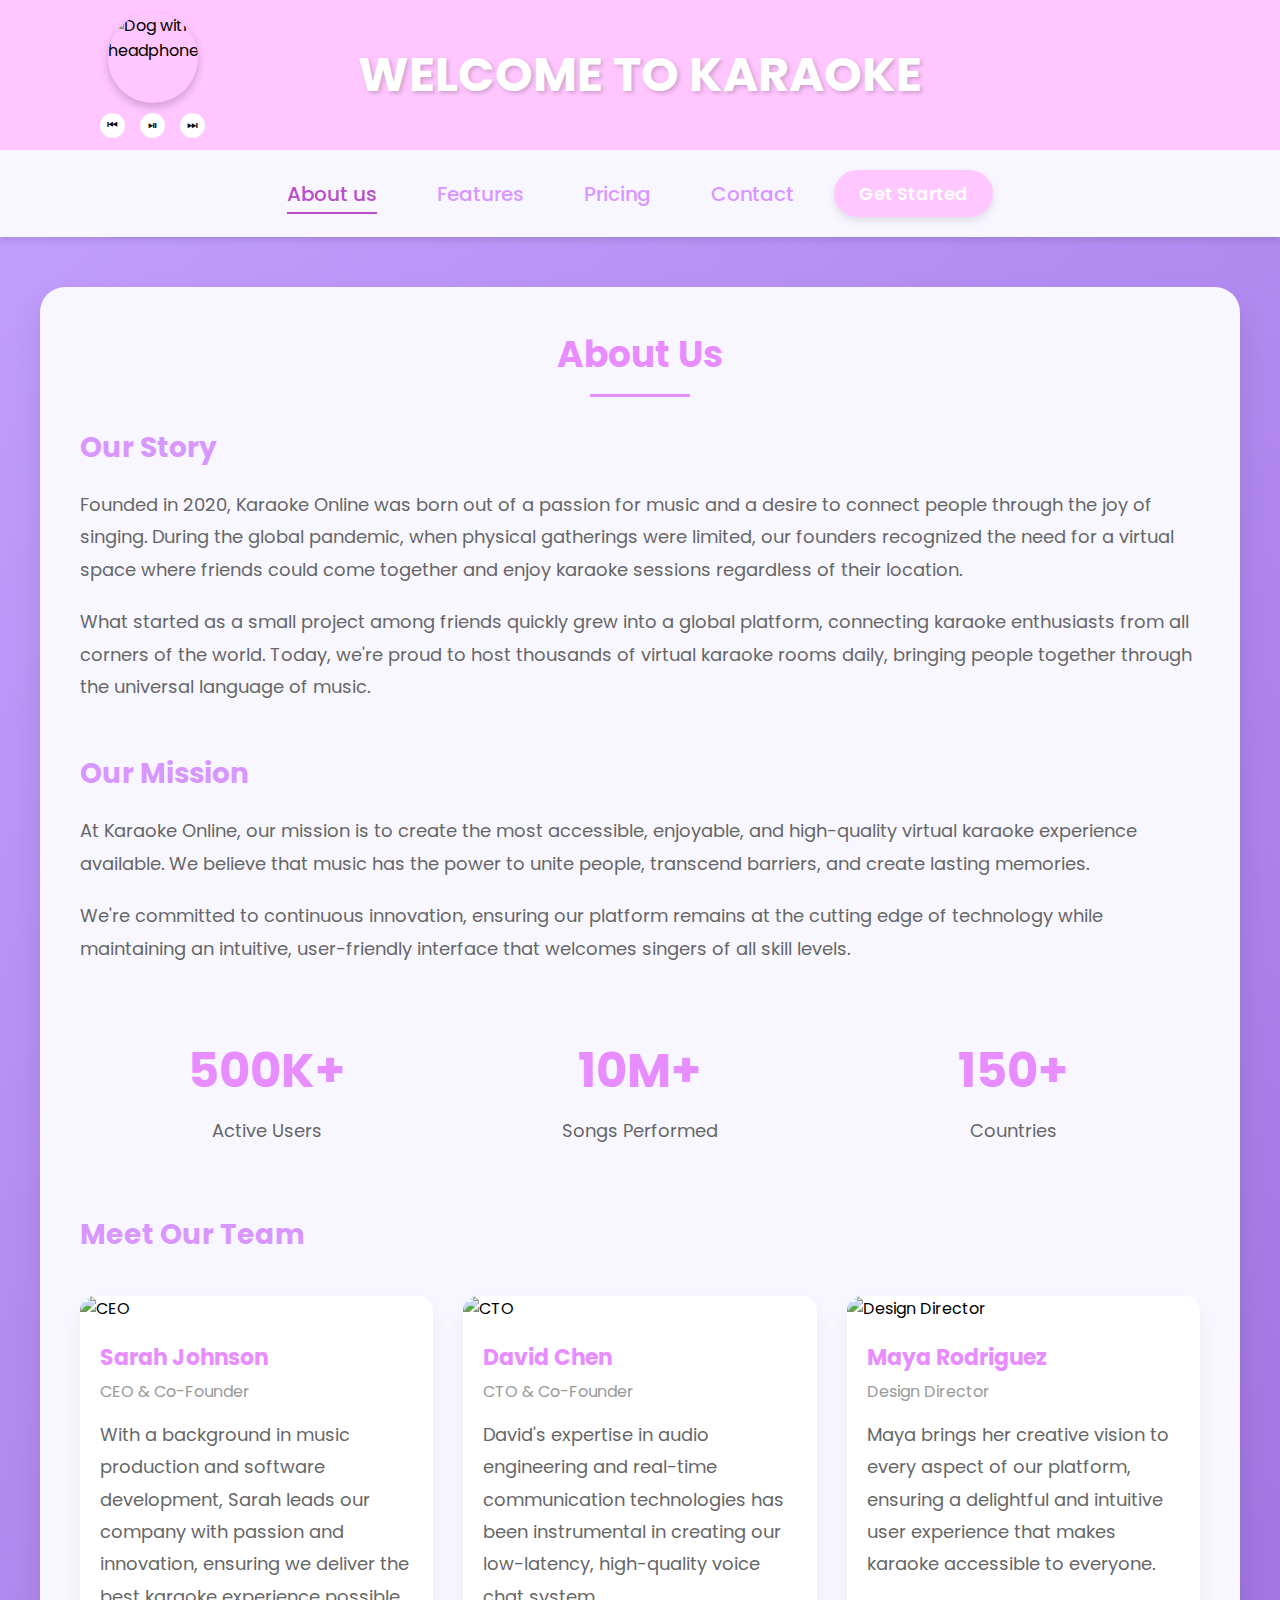
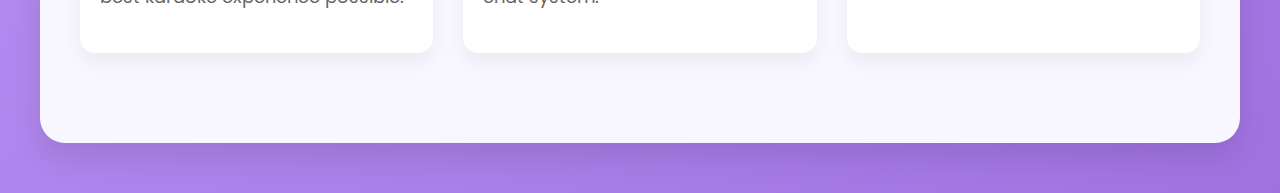
==== about-us.html @ a819aac0 "first commit" ====
<!DOCTYPE html>
<html lang="en">
<head>
    <meta charset="UTF-8">
    <meta name="viewport" content="width=device-width, initial-scale=1.0">
    <title>About Us - Karaoke Website</title>
    <link rel="stylesheet" href="https://fonts.googleapis.com/css2?family=Poppins:wght@400;500;600;700&display=swap">
    <style>
        * {
            margin: 0;
            padding: 0;
            box-sizing: border-box;
            font-family: 'Poppins', sans-serif;
        }

        body {
            background: linear-gradient(135deg, #c4a1ff 0%, #a072e0 100%);
            min-height: 100vh;
            overflow-x: hidden;
            max-width: 1920px;
            margin: 0 auto;
        }

        .header {
            background-color: #ffc6ff;
            padding: 30px;
            display: flex;
            align-items: center;
            justify-content: center;
            position: relative;
            height: 150px;
        }

        .logo-container {
            position: absolute;
            left: 100px;
            display: flex;
            flex-direction: column;
            align-items: center;
        }

        .logo {
            width: 90px;
            height: 90px;
            border-radius: 50%;
            object-fit: cover;
            box-shadow: 0 4px 8px rgba(0, 0, 0, 0.2);
        }

        .player-controls {
            display: flex;
            gap: 15px;
            margin-top: 10px;
        }

        .control-btn {
            width: 25px;
            height: 25px;
            background-color: #fff;
            border-radius: 50%;
            display: flex;
            align-items: center;
            justify-content: center;
            cursor: pointer;
            font-size: 12px;
            transition: all 0.2s ease;
        }

        .control-btn:hover {
            transform: scale(1.1);
            background-color: #f0f0f0;
        }

        .control-btn:active {
            transform: scale(0.95);
        }

        .welcome-text {
            font-size: 48px;
            color: #fff;
            text-align: center;
            font-weight: bold;
            text-shadow: 2px 2px 4px rgba(0, 0, 0, 0.2);
        }

        .nav {
            background-color: #f8f7ff;
            padding: 20px 0;
            display: flex;
            justify-content: center;
            align-items: center;
            box-shadow: 0 4px 6px rgba(0, 0, 0, 0.1);
        }

        .nav-links {
            display: flex;
            gap: 60px;
        }

        .nav-link {
            color: #d896ff;
            text-decoration: none;
            font-weight: 500;
            font-size: 20px;
            transition: color 0.3s;
            position: relative;
        }

        .nav-link:hover {
            color: #b64fc8;
        }

        .nav-link::after {
            content: '';
            position: absolute;
            width: 0;
            height: 2px;
            bottom: -5px;
            left: 0;
            background-color: #b64fc8;
            transition: width 0.3s;
        }

        .nav-link:hover::after {
            width: 100%;
        }

        .nav-link.active {
            color: #b64fc8;
        }

        .nav-link.active::after {
            width: 100%;
        }

        .get-started-btn {
            background-color: #ffc6ff;
            color: #fff;
            padding: 10px 25px;
            border-radius: 25px;
            text-decoration: none;
            font-weight: 600;
            box-shadow: 0 4px 8px rgba(0, 0, 0, 0.1);
            margin-left: 40px;
            transition: all 0.3s;
            font-size: 18px;
        }

        .get-started-btn:hover {
            transform: translateY(-3px);
            box-shadow: 0 6px 12px rgba(0, 0, 0, 0.15);
            background-color: #ffb3ff;
        }

        .get-started-btn:active {
            transform: translateY(1px);
            box-shadow: 0 2px 4px rgba(0, 0, 0, 0.1);
        }

        .content {
            max-width: 1200px;
            margin: 50px auto;
            padding: 40px;
            background-color: #f8f7ff;
            border-radius: 25px;
            box-shadow: 0 15px 30px rgba(0, 0, 0, 0.1);
        }

        .page-title {
            color: #e78dff;
            text-align: center;
            font-size: 36px;
            margin-bottom: 30px;
            position: relative;
            padding-bottom: 15px;
        }

        .page-title::after {
            content: '';
            position: absolute;
            bottom: 0;
            left: 50%;
            transform: translateX(-50%);
            width: 100px;
            height: 3px;
            background-color: #e78dff;
        }

        .about-section {
            margin-bottom: 50px;
        }

        .about-section h2 {
            color: #d896ff;
            font-size: 28px;
            margin-bottom: 20px;
        }

        .about-section p {
            color: #666;
            line-height: 1.8;
            font-size: 18px;
            margin-bottom: 20px;
        }

        .team-grid {
            display: grid;
            grid-template-columns: repeat(3, 1fr);
            gap: 30px;
            margin-top: 40px;
        }

        .team-member {
            background-color: #fff;
            border-radius: 15px;
            overflow: hidden;
            box-shadow: 0 10px 20px rgba(0, 0, 0, 0.05);
            transition: transform 0.3s ease;
        }

        .team-member:hover {
            transform: translateY(-10px);
        }

        .member-img {
            width: 100%;
            height: 250px;
            object-fit: cover;
        }

        .member-info {
            padding: 20px;
        }

        .member-name {
            color: #e78dff;
            font-size: 22px;
            margin-bottom: 5px;
        }

        .member-role {
            color: #999;
            font-size: 16px;
            margin-bottom: 15px;
        }

        .member-bio {
            color: #666;
            font-size: 15px;
            line-height: 1.6;
        }

        .stats-container {
            display: flex;
            justify-content: space-between;
            margin: 50px 0;
            flex-wrap: wrap;
        }

        .stat-item {
            text-align: center;
            flex: 1;
            min-width: 200px;
            margin: 20px;
        }

        .stat-number {
            font-size: 48px;
            font-weight: 700;
            color: #e78dff;
            margin-bottom: 10px;
        }

        .stat-label {
            font-size: 18px;
            color: #666;
        }

        @media (max-width: 1200px) {
            .team-grid {
                grid-template-columns: repeat(2, 1fr);
            }
        }

        @media (max-width: 768px) {
            .logo-container {
                position: static;
                margin-bottom: 15px;
            }
            
            .header {
                flex-direction: column;
                height: auto;
            }

            .team-grid {
                grid-template-columns: 1fr;
            }

            .stats-container {
                flex-direction: column;
            }
        }
    </style>
</head>
<body>
    <header class="header">
        <div class="logo-container">
            <img src="https://hebbkx1anhila5yf.public.blob.vercel-storage.com/image-SvsrMpHVeQU25HYFfzbLM6IU2OXVTY.png" alt="Dog with headphones" class="logo">
            <div class="player-controls">
                <div class="control-btn">⏮</div>
                <div class="control-btn">⏯</div>
                <div class="control-btn">⏭</div>
            </div>
        </div>
        <h1 class="welcome-text">WELCOME TO KARAOKE</h1>
    </header>
    
    <nav class="nav">
        <div class="nav-links">
            <a href="about-us.html" class="nav-link active">About us</a>
            <a href="features.html" class="nav-link">Features</a>
            <a href="pricing.html" class="nav-link">Pricing</a>
            <a href="contact.html" class="nav-link">Contact</a>
        </div>
        <a href="index.html" class="get-started-btn">Get Started</a>
    </nav>
    
    <main class="content">
        <h1 class="page-title">About Us</h1>
        
        <section class="about-section">
            <h2>Our Story</h2>
            <p>Founded in 2020, Karaoke Online was born out of a passion for music and a desire to connect people through the joy of singing. During the global pandemic, when physical gatherings were limited, our founders recognized the need for a virtual space where friends could come together and enjoy karaoke sessions regardless of their location.</p>
            <p>What started as a small project among friends quickly grew into a global platform, connecting karaoke enthusiasts from all corners of the world. Today, we're proud to host thousands of virtual karaoke rooms daily, bringing people together through the universal language of music.</p>
        </section>
        
        <section class="about-section">
            <h2>Our Mission</h2>
            <p>At Karaoke Online, our mission is to create the most accessible, enjoyable, and high-quality virtual karaoke experience available. We believe that music has the power to unite people, transcend barriers, and create lasting memories.</p>
            <p>We're committed to continuous innovation, ensuring our platform remains at the cutting edge of technology while maintaining an intuitive, user-friendly interface that welcomes singers of all skill levels.</p>
        </section>
        
        <div class="stats-container">
            <div class="stat-item">
                <div class="stat-number">500K+</div>
                <div class="stat-label">Active Users</div>
            </div>
            <div class="stat-item">
                <div class="stat-number">10M+</div>
                <div class="stat-label">Songs Performed</div>
            </div>
            <div class="stat-item">
                <div class="stat-number">150+</div>
                <div class="stat-label">Countries</div>
            </div>
        </div>
        
        <section class="about-section">
            <h2>Meet Our Team</h2>
            <div class="team-grid">
                <div class="team-member">
                    <img src="/placeholder.svg?height=250&width=400" alt="CEO" class="member-img">
                    <div class="member-info">
                        <h3 class="member-name">Sarah Johnson</h3>
                        <div class="member-role">CEO & Co-Founder</div>
                        <p class="member-bio">With a background in music production and software development, Sarah leads our company with passion and innovation, ensuring we deliver the best karaoke experience possible.</p>
                    </div>
                </div>
                
                <div class="team-member">
                    <img src="/placeholder.svg?height=250&width=400" alt="CTO" class="member-img">
                    <div class="member-info">
                        <h3 class="member-name">David Chen</h3>
                        <div class="member-role">CTO & Co-Founder</div>
                        <p class="member-bio">David's expertise in audio engineering and real-time communication technologies has been instrumental in creating our low-latency, high-quality voice chat system.</p>
                    </div>
                </div>
                
                <div class="team-member">
                    <img src="/placeholder.svg?height=250&width=400" alt="Design Director" class="member-img">
                    <div class="member-info">
                        <h3 class="member-name">Maya Rodriguez</h3>
                        <div class="member-role">Design Director</div>
                        <p class="member-bio">Maya brings her creative vision to every aspect of our platform, ensuring a delightful and intuitive user experience that makes karaoke accessible to everyone.</p>
                    </div>
                </div>
            </div>
        </section>
    </main>
</body>
</html>
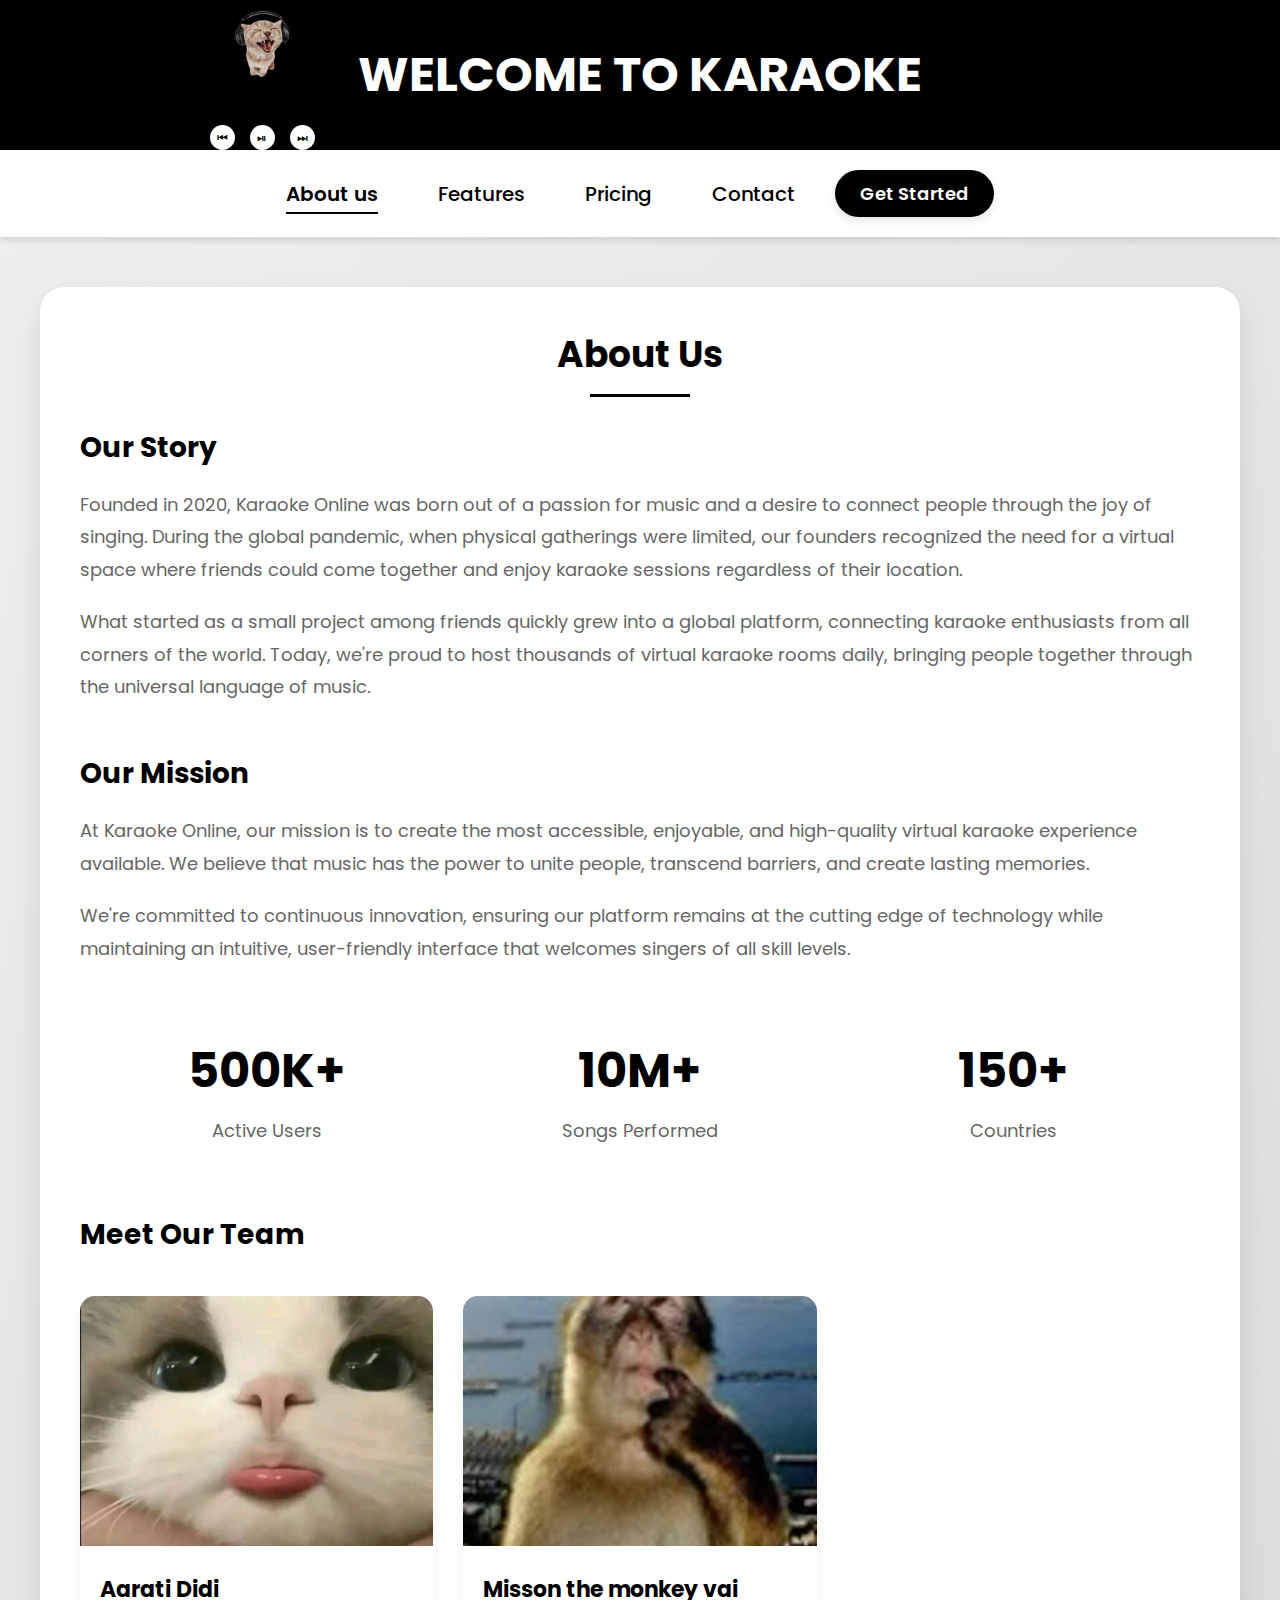
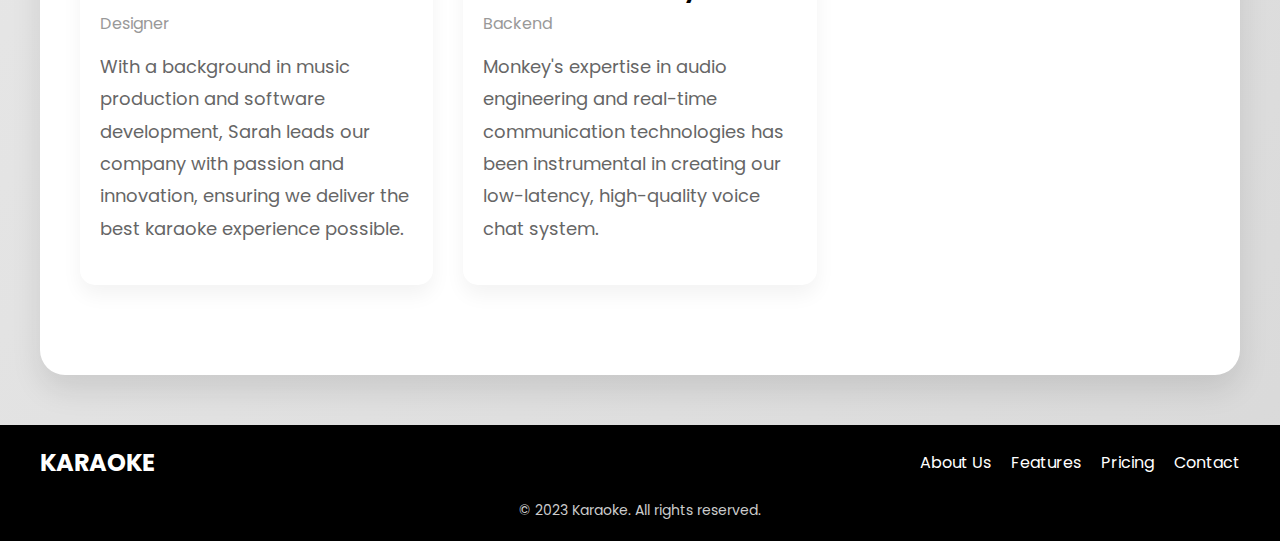
==== commit 3b3252e1: "." ====
--- a/about-us.html
+++ b/about-us.html
@@ -1,312 +1,19 @@
 <!DOCTYPE html>
 <html lang="en">
+
 <head>
     <meta charset="UTF-8">
     <meta name="viewport" content="width=device-width, initial-scale=1.0">
     <title>About Us - Karaoke Website</title>
     <link rel="stylesheet" href="https://fonts.googleapis.com/css2?family=Poppins:wght@400;500;600;700&display=swap">
-    <style>
-        * {
-            margin: 0;
-            padding: 0;
-            box-sizing: border-box;
-            font-family: 'Poppins', sans-serif;
-        }
+    <link rel="stylesheet" href="/styles/about-us.css">
+</head>
 
-        body {
-            background: linear-gradient(135deg, #c4a1ff 0%, #a072e0 100%);
-            min-height: 100vh;
-            overflow-x: hidden;
-            max-width: 1920px;
-            margin: 0 auto;
-        }
-
-        .header {
-            background-color: #ffc6ff;
-            padding: 30px;
-            display: flex;
-            align-items: center;
-            justify-content: center;
-            position: relative;
-            height: 150px;
-        }
-
-        .logo-container {
-            position: absolute;
-            left: 100px;
-            display: flex;
-            flex-direction: column;
-            align-items: center;
-        }
-
-        .logo {
-            width: 90px;
-            height: 90px;
-            border-radius: 50%;
-            object-fit: cover;
-            box-shadow: 0 4px 8px rgba(0, 0, 0, 0.2);
-        }
-
-        .player-controls {
-            display: flex;
-            gap: 15px;
-            margin-top: 10px;
-        }
-
-        .control-btn {
-            width: 25px;
-            height: 25px;
-            background-color: #fff;
-            border-radius: 50%;
-            display: flex;
-            align-items: center;
-            justify-content: center;
-            cursor: pointer;
-            font-size: 12px;
-            transition: all 0.2s ease;
-        }
-
-        .control-btn:hover {
-            transform: scale(1.1);
-            background-color: #f0f0f0;
-        }
-
-        .control-btn:active {
-            transform: scale(0.95);
-        }
-
-        .welcome-text {
-            font-size: 48px;
-            color: #fff;
-            text-align: center;
-            font-weight: bold;
-            text-shadow: 2px 2px 4px rgba(0, 0, 0, 0.2);
-        }
-
-        .nav {
-            background-color: #f8f7ff;
-            padding: 20px 0;
-            display: flex;
-            justify-content: center;
-            align-items: center;
-            box-shadow: 0 4px 6px rgba(0, 0, 0, 0.1);
-        }
-
-        .nav-links {
-            display: flex;
-            gap: 60px;
-        }
-
-        .nav-link {
-            color: #d896ff;
-            text-decoration: none;
-            font-weight: 500;
-            font-size: 20px;
-            transition: color 0.3s;
-            position: relative;
-        }
-
-        .nav-link:hover {
-            color: #b64fc8;
-        }
-
-        .nav-link::after {
-            content: '';
-            position: absolute;
-            width: 0;
-            height: 2px;
-            bottom: -5px;
-            left: 0;
-            background-color: #b64fc8;
-            transition: width 0.3s;
-        }
-
-        .nav-link:hover::after {
-            width: 100%;
-        }
-
-        .nav-link.active {
-            color: #b64fc8;
-        }
-
-        .nav-link.active::after {
-            width: 100%;
-        }
-
-        .get-started-btn {
-            background-color: #ffc6ff;
-            color: #fff;
-            padding: 10px 25px;
-            border-radius: 25px;
-            text-decoration: none;
-            font-weight: 600;
-            box-shadow: 0 4px 8px rgba(0, 0, 0, 0.1);
-            margin-left: 40px;
-            transition: all 0.3s;
-            font-size: 18px;
-        }
-
-        .get-started-btn:hover {
-            transform: translateY(-3px);
-            box-shadow: 0 6px 12px rgba(0, 0, 0, 0.15);
-            background-color: #ffb3ff;
-        }
-
-        .get-started-btn:active {
-            transform: translateY(1px);
-            box-shadow: 0 2px 4px rgba(0, 0, 0, 0.1);
-        }
-
-        .content {
-            max-width: 1200px;
-            margin: 50px auto;
-            padding: 40px;
-            background-color: #f8f7ff;
-            border-radius: 25px;
-            box-shadow: 0 15px 30px rgba(0, 0, 0, 0.1);
-        }
-
-        .page-title {
-            color: #e78dff;
-            text-align: center;
-            font-size: 36px;
-            margin-bottom: 30px;
-            position: relative;
-            padding-bottom: 15px;
-        }
-
-        .page-title::after {
-            content: '';
-            position: absolute;
-            bottom: 0;
-            left: 50%;
-            transform: translateX(-50%);
-            width: 100px;
-            height: 3px;
-            background-color: #e78dff;
-        }
-
-        .about-section {
-            margin-bottom: 50px;
-        }
-
-        .about-section h2 {
-            color: #d896ff;
-            font-size: 28px;
-            margin-bottom: 20px;
-        }
-
-        .about-section p {
-            color: #666;
-            line-height: 1.8;
-            font-size: 18px;
-            margin-bottom: 20px;
-        }
-
-        .team-grid {
-            display: grid;
-            grid-template-columns: repeat(3, 1fr);
-            gap: 30px;
-            margin-top: 40px;
-        }
-
-        .team-member {
-            background-color: #fff;
-            border-radius: 15px;
-            overflow: hidden;
-            box-shadow: 0 10px 20px rgba(0, 0, 0, 0.05);
-            transition: transform 0.3s ease;
-        }
-
-        .team-member:hover {
-            transform: translateY(-10px);
-        }
-
-        .member-img {
-            width: 100%;
-            height: 250px;
-            object-fit: cover;
-        }
-
-        .member-info {
-            padding: 20px;
-        }
-
-        .member-name {
-            color: #e78dff;
-            font-size: 22px;
-            margin-bottom: 5px;
-        }
-
-        .member-role {
-            color: #999;
-            font-size: 16px;
-            margin-bottom: 15px;
-        }
-
-        .member-bio {
-            color: #666;
-            font-size: 15px;
-            line-height: 1.6;
-        }
-
-        .stats-container {
-            display: flex;
-            justify-content: space-between;
-            margin: 50px 0;
-            flex-wrap: wrap;
-        }
-
-        .stat-item {
-            text-align: center;
-            flex: 1;
-            min-width: 200px;
-            margin: 20px;
-        }
-
-        .stat-number {
-            font-size: 48px;
-            font-weight: 700;
-            color: #e78dff;
-            margin-bottom: 10px;
-        }
-
-        .stat-label {
-            font-size: 18px;
-            color: #666;
-        }
-
-        @media (max-width: 1200px) {
-            .team-grid {
-                grid-template-columns: repeat(2, 1fr);
-            }
-        }
-
-        @media (max-width: 768px) {
-            .logo-container {
-                position: static;
-                margin-bottom: 15px;
-            }
-            
-            .header {
-                flex-direction: column;
-                height: auto;
-            }
-
-            .team-grid {
-                grid-template-columns: 1fr;
-            }
-
-            .stats-container {
-                flex-direction: column;
-            }
-        }
-    </style>
-</head>
 <body>
     <header class="header">
         <div class="logo-container">
-            <img src="https://hebbkx1anhila5yf.public.blob.vercel-storage.com/image-SvsrMpHVeQU25HYFfzbLM6IU2OXVTY.png" alt="Dog with headphones" class="logo">
+            <img src="/imagen/cat.png" alt="cat with headphones" class="logo">
+                alt="Dog with headphones" class="logo">
             <div class="player-controls">
                 <div class="control-btn">⏮</div>
                 <div class="control-btn">⏯</div>
@@ -315,7 +22,7 @@
         </div>
         <h1 class="welcome-text">WELCOME TO KARAOKE</h1>
     </header>
-    
+
     <nav class="nav">
         <div class="nav-links">
             <a href="about-us.html" class="nav-link active">About us</a>
@@ -325,22 +32,30 @@
         </div>
         <a href="index.html" class="get-started-btn">Get Started</a>
     </nav>
-    
+
     <main class="content">
         <h1 class="page-title">About Us</h1>
-        
+
         <section class="about-section">
             <h2>Our Story</h2>
-            <p>Founded in 2020, Karaoke Online was born out of a passion for music and a desire to connect people through the joy of singing. During the global pandemic, when physical gatherings were limited, our founders recognized the need for a virtual space where friends could come together and enjoy karaoke sessions regardless of their location.</p>
-            <p>What started as a small project among friends quickly grew into a global platform, connecting karaoke enthusiasts from all corners of the world. Today, we're proud to host thousands of virtual karaoke rooms daily, bringing people together through the universal language of music.</p>
+            <p>Founded in 2020, Karaoke Online was born out of a passion for music and a desire to connect people
+                through the joy of singing. During the global pandemic, when physical gatherings were limited, our
+                founders recognized the need for a virtual space where friends could come together and enjoy karaoke
+                sessions regardless of their location.</p>
+            <p>What started as a small project among friends quickly grew into a global platform, connecting karaoke
+                enthusiasts from all corners of the world. Today, we're proud to host thousands of virtual karaoke rooms
+                daily, bringing people together through the universal language of music.</p>
         </section>
-        
+
         <section class="about-section">
             <h2>Our Mission</h2>
-            <p>At Karaoke Online, our mission is to create the most accessible, enjoyable, and high-quality virtual karaoke experience available. We believe that music has the power to unite people, transcend barriers, and create lasting memories.</p>
-            <p>We're committed to continuous innovation, ensuring our platform remains at the cutting edge of technology while maintaining an intuitive, user-friendly interface that welcomes singers of all skill levels.</p>
+            <p>At Karaoke Online, our mission is to create the most accessible, enjoyable, and high-quality virtual
+                karaoke experience available. We believe that music has the power to unite people, transcend barriers,
+                and create lasting memories.</p>
+            <p>We're committed to continuous innovation, ensuring our platform remains at the cutting edge of technology
+                while maintaining an intuitive, user-friendly interface that welcomes singers of all skill levels.</p>
         </section>
-        
+
         <div class="stats-container">
             <div class="stat-item">
                 <div class="stat-number">500K+</div>
@@ -355,38 +70,49 @@
                 <div class="stat-label">Countries</div>
             </div>
         </div>
-        
+
         <section class="about-section">
             <h2>Meet Our Team</h2>
             <div class="team-grid">
                 <div class="team-member">
-                    <img src="/placeholder.svg?height=250&width=400" alt="CEO" class="member-img">
+                    <img src="/imagen/arti.jpg" alt="CEO" class="member-img">
                     <div class="member-info">
-                        <h3 class="member-name">Sarah Johnson</h3>
-                        <div class="member-role">CEO & Co-Founder</div>
-                        <p class="member-bio">With a background in music production and software development, Sarah leads our company with passion and innovation, ensuring we deliver the best karaoke experience possible.</p>
+                        <h3 class="member-name">Aarati Didi</h3>
+                        <div class="member-role">Designer</div>
+                        <p class="member-bio">With a background in music production and software development, Sarah
+                            leads our company with passion and innovation, ensuring we deliver the best karaoke
+                            experience possible.</p>
                     </div>
                 </div>
-                
+
                 <div class="team-member">
-                    <img src="/placeholder.svg?height=250&width=400" alt="CTO" class="member-img">
+                    <img src="/imagen/mission.jpg" alt="CTO" class="member-img">
                     <div class="member-info">
-                        <h3 class="member-name">David Chen</h3>
-                        <div class="member-role">CTO & Co-Founder</div>
-                        <p class="member-bio">David's expertise in audio engineering and real-time communication technologies has been instrumental in creating our low-latency, high-quality voice chat system.</p>
-                    </div>
-                </div>
-                
-                <div class="team-member">
-                    <img src="/placeholder.svg?height=250&width=400" alt="Design Director" class="member-img">
-                    <div class="member-info">
-                        <h3 class="member-name">Maya Rodriguez</h3>
-                        <div class="member-role">Design Director</div>
-                        <p class="member-bio">Maya brings her creative vision to every aspect of our platform, ensuring a delightful and intuitive user experience that makes karaoke accessible to everyone.</p>
+                        <h3 class="member-name">Misson the monkey vai</h3>
+                        <div class="member-role">Backend</div>
+                        <p class="member-bio">Monkey's expertise in audio engineering and real-time communication
+                            technologies has been instrumental in creating our low-latency, high-quality voice chat
+                            system.</p>
                     </div>
                 </div>
             </div>
         </section>
     </main>
+
+    <footer class="footer">
+        <div class="footer-content">
+            <div class="footer-logo">KARAOKE</div>
+            <div class="footer-links">
+                <a href="about-us.html" class="footer-link">About Us</a>
+                <a href="features.html" class="footer-link">Features</a>
+                <a href="pricing.html" class="footer-link">Pricing</a>
+                <a href="contact.html" class="footer-link">Contact</a>
+            </div>
+            <div class="footer-copyright">
+                &copy; 2023 Karaoke. All rights reserved.
+            </div>
+        </div>
+    </footer>
 </body>
+
 </html>--- a/styles/about-us.css
+++ b/styles/about-us.css
@@ -0,0 +1,346 @@
+* {
+    margin: 0;
+    padding: 0;
+    box-sizing: border-box;
+    font-family: 'Poppins', sans-serif;
+}
+
+body {
+    background: linear-gradient(135deg, #f0f0f0 0%, #d9d9d9 100%);
+    min-height: 100vh;
+    overflow-x: hidden;
+    max-width: 1920px;
+    margin: 0 auto;
+}
+
+.header {
+    background-color: #000;
+    padding: 30px;
+    display: flex;
+    align-items: center;
+    justify-content: center;
+    position: relative;
+    height: 150px;
+}
+
+.logo-container {
+    position: absolute;
+    left: 100px;
+    display: flex;
+    flex-direction: column;
+    align-items: center;
+}
+
+.logo {
+    width: 90px;
+    height: 90px;
+    border-radius: 50%;
+    object-fit: cover;
+    box-shadow: 0 4px 8px rgba(0, 0, 0, 0.2);
+}
+
+.player-controls {
+    display: flex;
+    gap: 15px;
+    margin-top: 10px;
+}
+
+.control-btn {
+    width: 25px;
+    height: 25px;
+    background-color: #fff;
+    border-radius: 50%;
+    display: flex;
+    align-items: center;
+    justify-content: center;
+    cursor: pointer;
+    font-size: 12px;
+    transition: all 0.2s ease;
+}
+
+.control-btn:hover {
+    transform: scale(1.1);
+    background-color: #f0f0f0;
+}
+
+.control-btn:active {
+    transform: scale(0.95);
+}
+
+.welcome-text {
+    font-size: 48px;
+    color: #fff;
+    text-align: center;
+    font-weight: bold;
+    text-shadow: 2px 2px 4px rgba(0, 0, 0, 0.2);
+}
+
+.nav {
+    background-color: #fff;
+    padding: 20px 0;
+    display: flex;
+    justify-content: center;
+    align-items: center;
+    box-shadow: 0 4px 6px rgba(0, 0, 0, 0.1);
+}
+
+.nav-links {
+    display: flex;
+    gap: 60px;
+}
+
+.nav-link {
+    color: #000;
+    text-decoration: none;
+    font-weight: 500;
+    font-size: 20px;
+    transition: color 0.3s;
+    position: relative;
+}
+
+.nav-link:hover {
+    color: #333;
+}
+
+.nav-link::after {
+    content: '';
+    position: absolute;
+    width: 0;
+    height: 2px;
+    bottom: -5px;
+    left: 0;
+    background-color: #000;
+    transition: width 0.3s;
+}
+
+.nav-link:hover::after {
+    width: 100%;
+}
+
+.nav-link.active {
+    color: #000;
+    font-weight: 600;
+}
+
+.nav-link.active::after {
+    width: 100%;
+}
+
+.get-started-btn {
+    background-color: #000;
+    color: #fff;
+    padding: 10px 25px;
+    border-radius: 25px;
+    text-decoration: none;
+    font-weight: 600;
+    box-shadow: 0 4px 8px rgba(0, 0, 0, 0.1);
+    margin-left: 40px;
+    transition: all 0.3s;
+    font-size: 18px;
+}
+
+.get-started-btn:hover {
+    transform: translateY(-3px);
+    box-shadow: 0 6px 12px rgba(0, 0, 0, 0.15);
+}
+
+.get-started-btn:active {
+    transform: translateY(1px);
+    box-shadow: 0 2px 4px rgba(0, 0, 0, 0.1);
+}
+
+.content {
+    max-width: 1200px;
+    margin: 50px auto;
+    padding: 40px;
+    background-color: #fff;
+    border-radius: 25px;
+    box-shadow: 0 15px 30px rgba(0, 0, 0, 0.1);
+}
+
+.page-title {
+    color: #000;
+    text-align: center;
+    font-size: 36px;
+    margin-bottom: 30px;
+    position: relative;
+    padding-bottom: 15px;
+}
+
+.page-title::after {
+    content: '';
+    position: absolute;
+    bottom: 0;
+    left: 50%;
+    transform: translateX(-50%);
+    width: 100px;
+    height: 3px;
+    background-color: #000;
+}
+
+.about-section {
+    margin-bottom: 50px;
+}
+
+.about-section h2 {
+    color: #000;
+    font-size: 28px;
+    margin-bottom: 20px;
+}
+
+.about-section p {
+    color: #666;
+    line-height: 1.8;
+    font-size: 18px;
+    margin-bottom: 20px;
+}
+
+.team-grid {
+    display: grid;
+    grid-template-columns: repeat(3, 1fr);
+    gap: 30px;
+    margin-top: 40px;
+}
+
+.team-member {
+    background-color: #fff;
+    border-radius: 15px;
+    overflow: hidden;
+    box-shadow: 0 10px 20px rgba(0, 0, 0, 0.05);
+    transition: transform 0.3s ease;
+}
+
+.team-member:hover {
+    transform: translateY(-10px);
+}
+
+.member-img {
+    width: 100%;
+    height: 250px;
+    object-fit: cover;
+    background-color: #f0f0f0;
+}
+
+.member-info {
+    padding: 20px;
+}
+
+.member-name {
+    color: #000;
+    font-size: 22px;
+    margin-bottom: 5px;
+}
+
+.member-role {
+    color: #999;
+    font-size: 16px;
+    margin-bottom: 15px;
+}
+
+.member-bio {
+    color: #666;
+    font-size: 15px;
+    line-height: 1.6;
+}
+
+.stats-container {
+    display: flex;
+    justify-content: space-between;
+    margin: 50px 0;
+    flex-wrap: wrap;
+}
+
+.stat-item {
+    text-align: center;
+    flex: 1;
+    min-width: 200px;
+    margin: 20px;
+}
+
+.stat-number {
+    font-size: 48px;
+    font-weight: 700;
+    color: #000;
+    margin-bottom: 10px;
+}
+
+.stat-label {
+    font-size: 18px;
+    color: #666;
+}
+
+/* Footer */
+.footer {
+    background-color: #000;
+    color: #fff;
+    text-align: center;
+    padding: 20px;
+    margin-top: 50px;
+}
+
+.footer-content {
+    max-width: 1200px;
+    margin: 0 auto;
+    display: flex;
+    justify-content: space-between;
+    align-items: center;
+    flex-wrap: wrap;
+}
+
+.footer-logo {
+    font-size: 24px;
+    font-weight: bold;
+}
+
+.footer-links {
+    display: flex;
+    gap: 20px;
+}
+
+.footer-link {
+    color: #fff;
+    text-decoration: none;
+    transition: color 0.3s;
+}
+
+.footer-link:hover {
+    color: #ccc;
+}
+
+.footer-copyright {
+    width: 100%;
+    margin-top: 20px;
+    font-size: 14px;
+    color: #ccc;
+}
+
+@media (max-width: 1200px) {
+    .team-grid {
+        grid-template-columns: repeat(2, 1fr);
+    }
+}
+
+@media (max-width: 768px) {
+    .logo-container {
+        position: static;
+        margin-bottom: 15px;
+    }
+
+    .header {
+        flex-direction: column;
+        height: auto;
+    }
+
+    .team-grid {
+        grid-template-columns: 1fr;
+    }
+
+    .stats-container {
+        flex-direction: column;
+    }
+
+    .footer-content {
+        flex-direction: column;
+        gap: 20px;
+    }
+}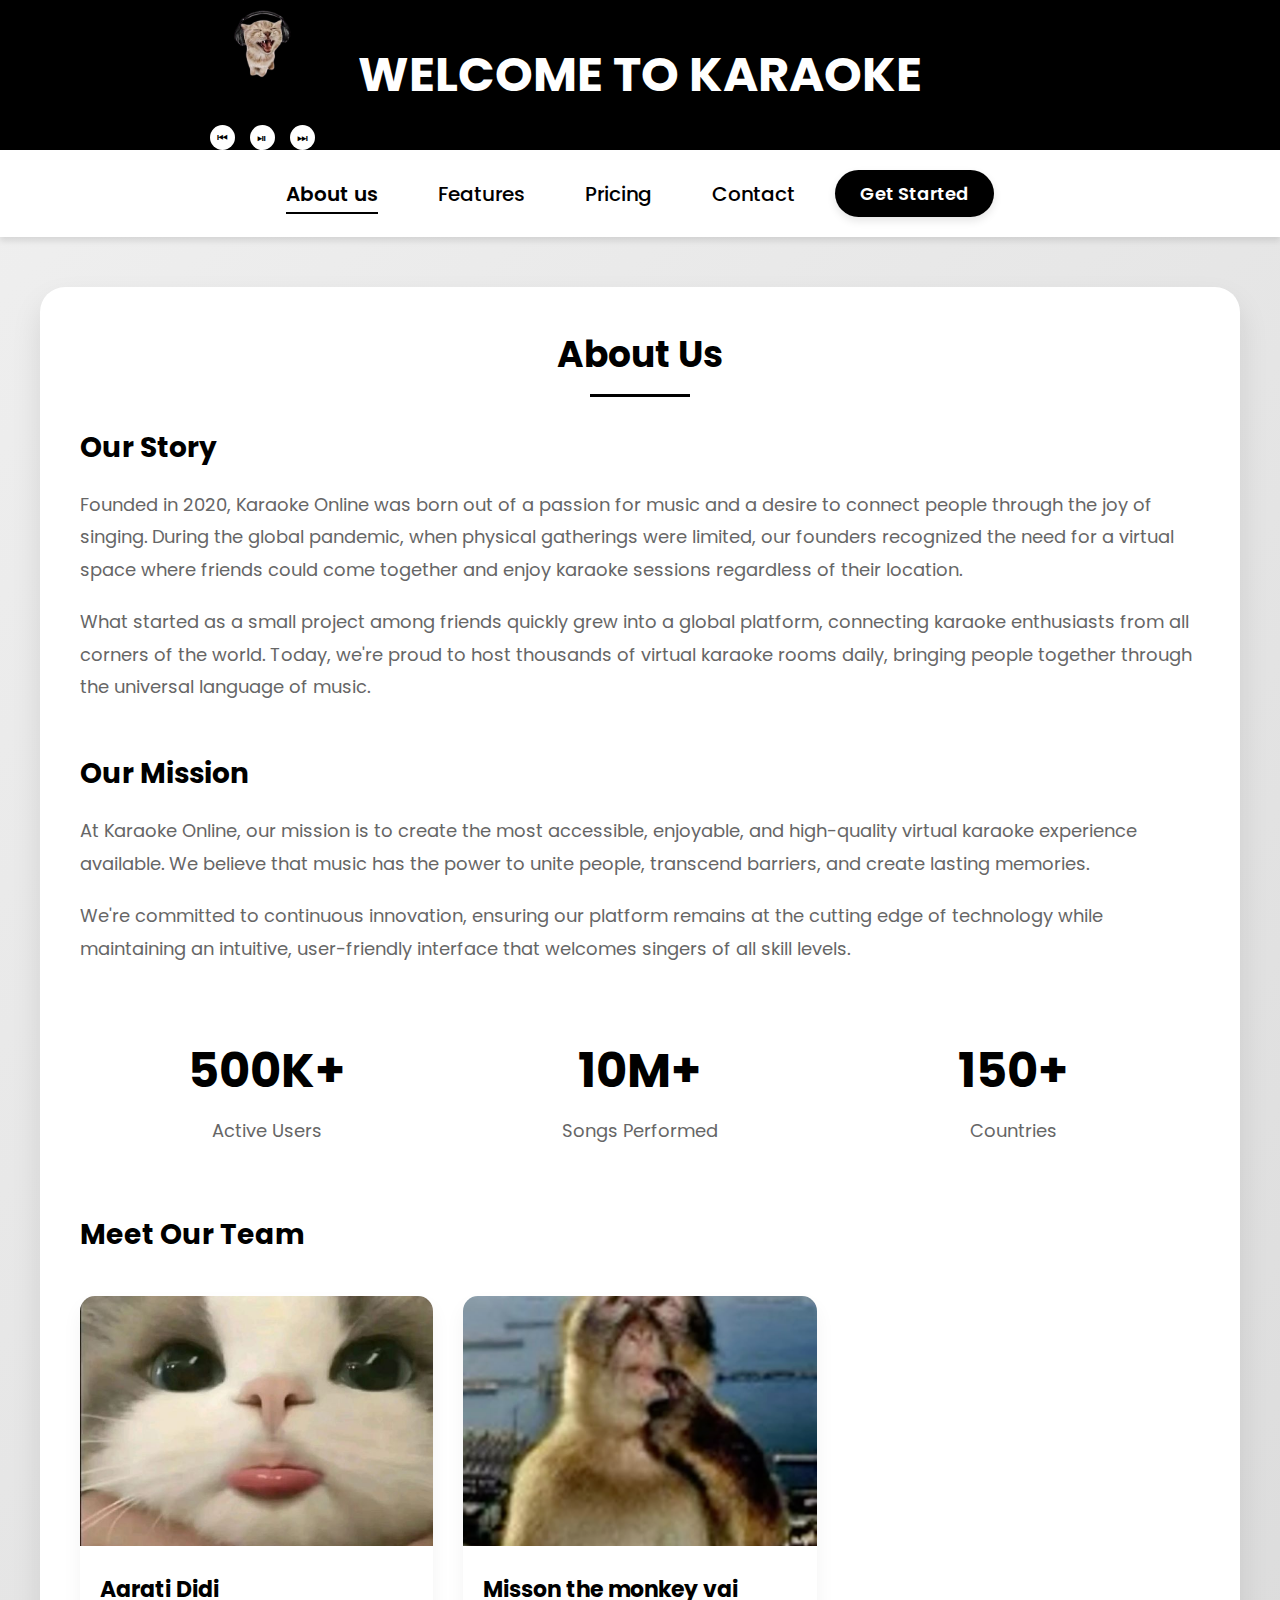
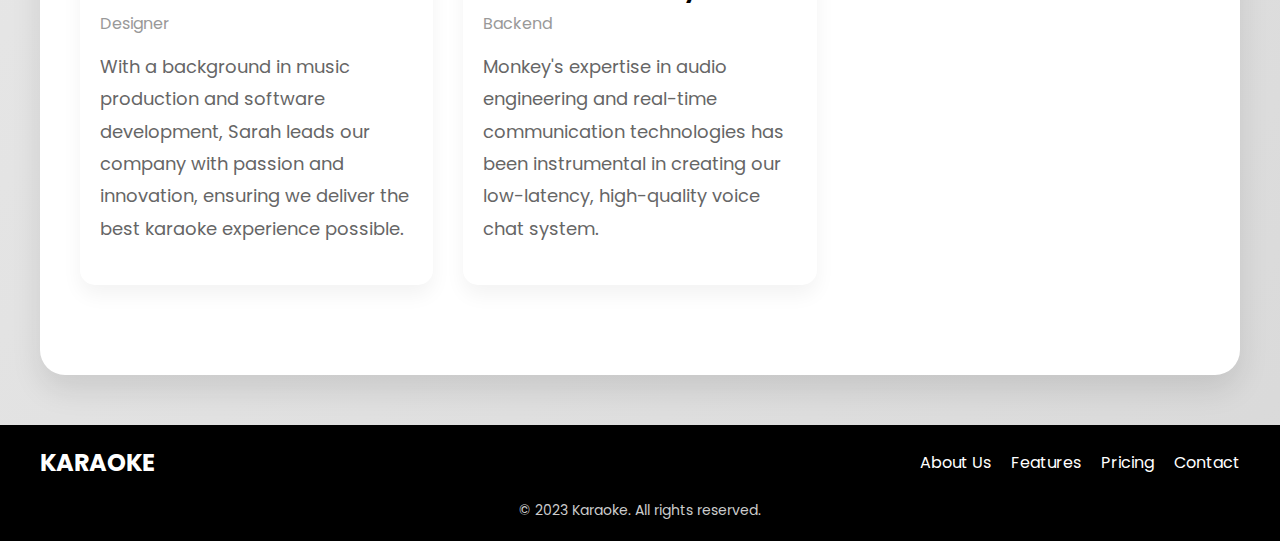
==== commit 059a442c: "path fix" ====
--- a/about-us.html
+++ b/about-us.html
@@ -6,13 +6,13 @@
     <meta name="viewport" content="width=device-width, initial-scale=1.0">
     <title>About Us - Karaoke Website</title>
     <link rel="stylesheet" href="https://fonts.googleapis.com/css2?family=Poppins:wght@400;500;600;700&display=swap">
-    <link rel="stylesheet" href="/styles/about-us.css">
+    <link rel="stylesheet" href="./styles/about-us.css">
 </head>
 
 <body>
     <header class="header">
         <div class="logo-container">
-            <img src="/imagen/cat.png" alt="cat with headphones" class="logo">
+            <img src="./imagen/cat.png" alt="cat with headphones" class="logo">
                 alt="Dog with headphones" class="logo">
             <div class="player-controls">
                 <div class="control-btn">⏮</div>
